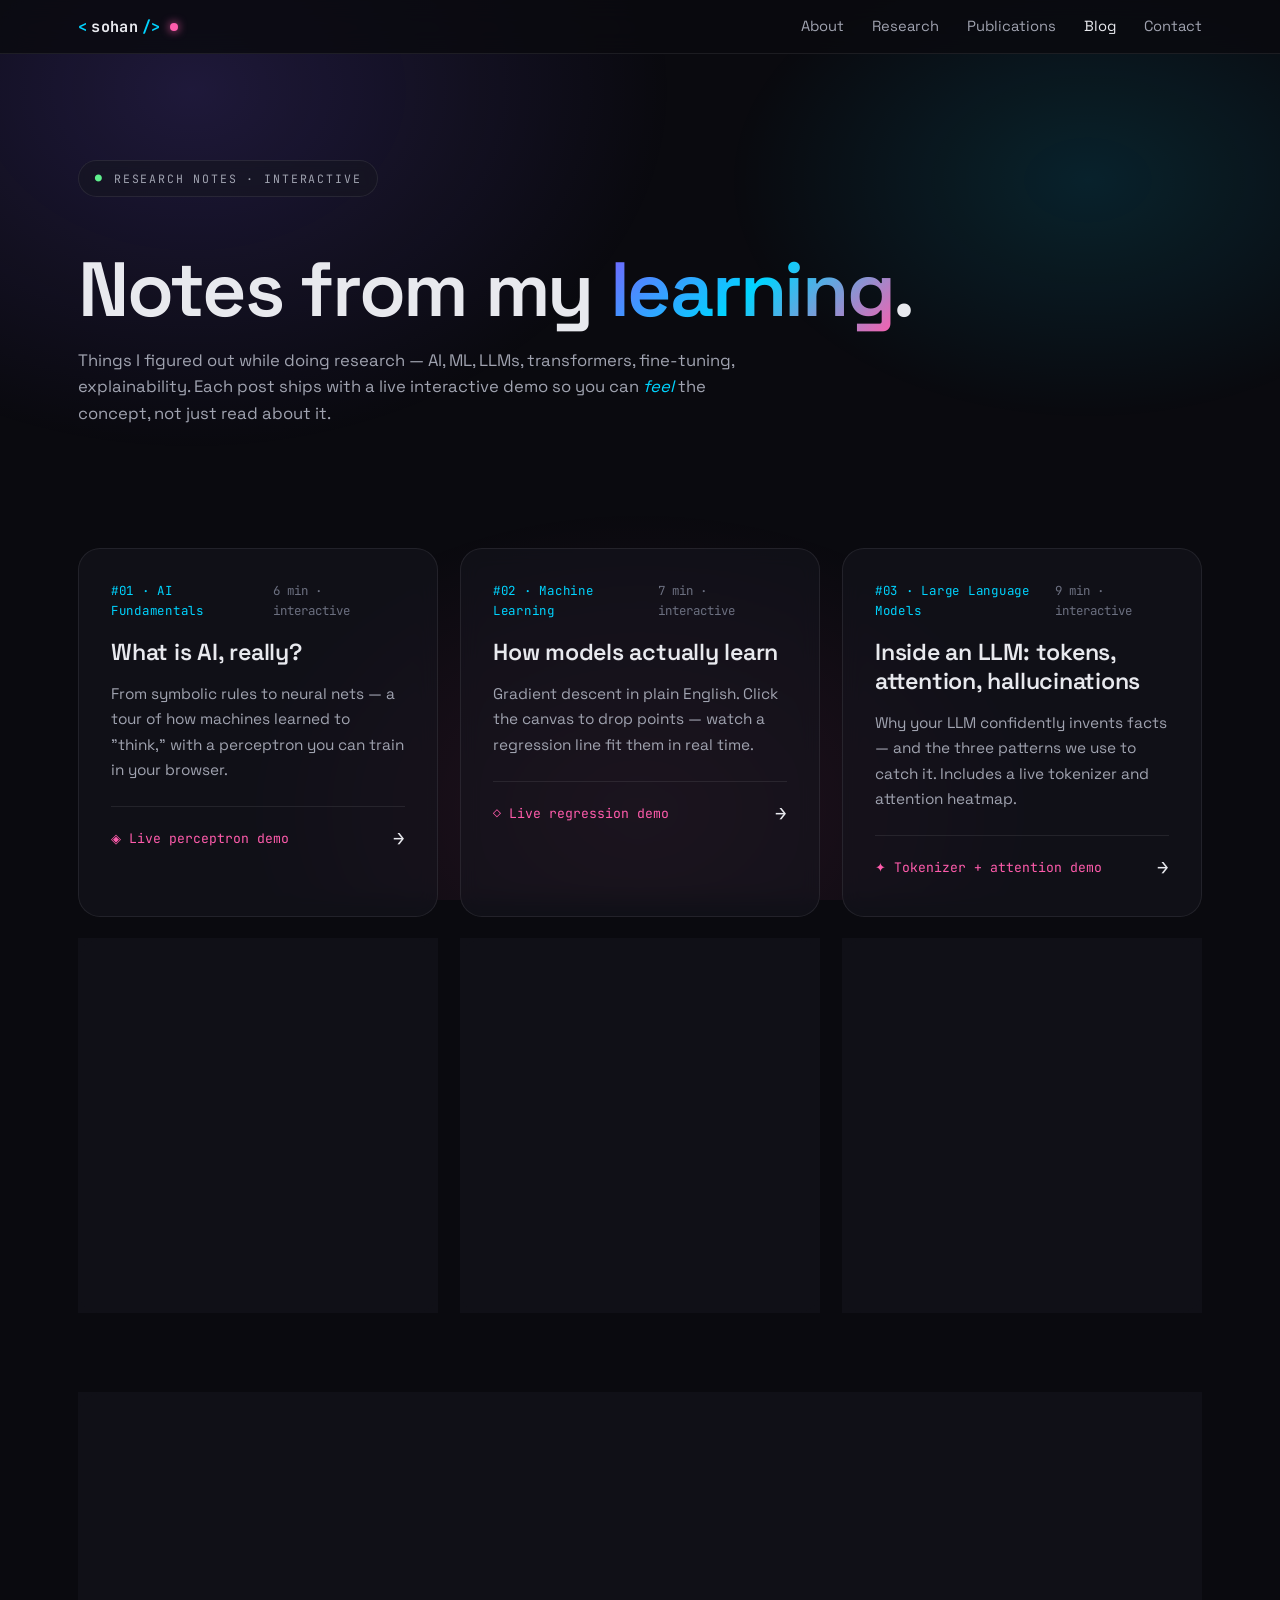
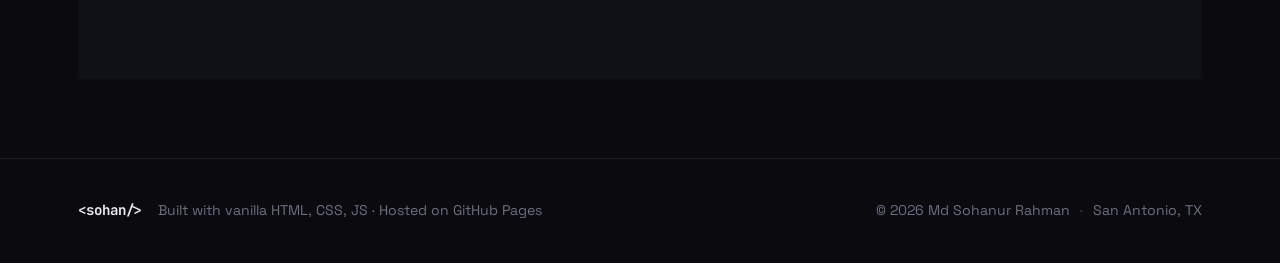
==== blog/index.html @ 0851b802 "Initial personal site: research, publications, interactive blog (AI/ML/LLM/XAI/Transformer/Fine-tuni" ====
<!DOCTYPE html>
<html lang="en">
<head>
<meta charset="UTF-8" />
<meta name="viewport" content="width=device-width, initial-scale=1.0" />
<meta name="description" content="Blog posts on AI, Machine Learning, Large Language Models, and Explainable AI by Md Sohanur Rahman." />
<title>Blog · Md Sohanur Rahman</title>
<link rel="preconnect" href="https://fonts.googleapis.com">
<link rel="preconnect" href="https://fonts.gstatic.com" crossorigin>
<link href="https://fonts.googleapis.com/css2?family=JetBrains+Mono:wght@400;500;700&family=Space+Grotesk:wght@300;400;500;600;700&display=swap" rel="stylesheet">
<link rel="stylesheet" href="../css/style.css" />
<link rel="stylesheet" href="css/blog.css" />
</head>
<body>

<canvas id="neural-bg"></canvas>

<nav class="nav scrolled">
  <div class="nav-inner">
    <a href="../index.html" class="logo">
      <span class="logo-bracket">&lt;</span>
      <span class="logo-name">sohan</span>
      <span class="logo-bracket">/&gt;</span>
      <span class="logo-dot"></span>
    </a>
    <ul class="nav-links">
      <li><a href="../index.html#about">About</a></li>
      <li><a href="../index.html#research">Research</a></li>
      <li><a href="../index.html#publications">Publications</a></li>
      <li><a href="index.html" style="color:var(--text)">Blog</a></li>
      <li><a href="../index.html#contact">Contact</a></li>
    </ul>
    <button class="nav-burger" aria-label="Toggle menu">
      <span></span><span></span><span></span>
    </button>
  </div>
</nav>

<header class="blog-hero">
  <div class="container">
    <div class="hero-tag"><span class="blink">●</span> RESEARCH NOTES · INTERACTIVE</div>
    <h1>Notes from my <span class="gradient-text">learning</span>.</h1>
    <p class="blog-hero-sub">
      Things I figured out while doing research — AI, ML, LLMs, transformers, fine-tuning,
      explainability. Each post ships with a live interactive demo so you can <em>feel</em> the
      concept, not just read about it.
    </p>
  </div>
</header>

<main class="container">

  <section class="post-grid">

    <a href="ai.html" class="post-card post-ai">
      <div class="post-meta">
        <span class="post-tag">#01 · AI Fundamentals</span>
        <span class="post-read">6 min · interactive</span>
      </div>
      <h2>What is AI, really?</h2>
      <p>From symbolic rules to neural nets — a tour of how machines learned to "think," with a perceptron you can train in your browser.</p>
      <div class="post-footer">
        <span class="post-demo">◈ Live perceptron demo</span>
        <span class="post-arrow">→</span>
      </div>
    </a>

    <a href="ml.html" class="post-card post-ml">
      <div class="post-meta">
        <span class="post-tag">#02 · Machine Learning</span>
        <span class="post-read">7 min · interactive</span>
      </div>
      <h2>How models actually learn</h2>
      <p>Gradient descent in plain English. Click the canvas to drop points — watch a regression line fit them in real time.</p>
      <div class="post-footer">
        <span class="post-demo">◇ Live regression demo</span>
        <span class="post-arrow">→</span>
      </div>
    </a>

    <a href="llm.html" class="post-card post-llm">
      <div class="post-meta">
        <span class="post-tag">#03 · Large Language Models</span>
        <span class="post-read">9 min · interactive</span>
      </div>
      <h2>Inside an LLM: tokens, attention, hallucinations</h2>
      <p>Why your LLM confidently invents facts — and the three patterns we use to catch it. Includes a live tokenizer and attention heatmap.</p>
      <div class="post-footer">
        <span class="post-demo">✦ Tokenizer + attention demo</span>
        <span class="post-arrow">→</span>
      </div>
    </a>

    <a href="xai.html" class="post-card post-xai">
      <div class="post-meta">
        <span class="post-tag">#04 · Explainable AI</span>
        <span class="post-read">8 min · interactive</span>
      </div>
      <h2>Opening the black box</h2>
      <p>Shapley values, LIME, attention — three ways to ask a model "why?" Includes a live feature-importance visualizer.</p>
      <div class="post-footer">
        <span class="post-demo">▣ Shapley values demo</span>
        <span class="post-arrow">→</span>
      </div>
    </a>

    <a href="transformer.html" class="post-card post-transformer">
      <div class="post-meta">
        <span class="post-tag">#05 · Transformer Deep-Dive</span>
        <span class="post-read">12 min · interactive</span>
      </div>
      <h2>How transformers actually work</h2>
      <p>Self-attention, multi-head, positional encoding, layer norm — and how all of it stacks into a full LLM. Plus a live attention-head visualizer.</p>
      <div class="post-footer">
        <span class="post-demo">⌬ Multi-head attention demo</span>
        <span class="post-arrow">→</span>
      </div>
    </a>

    <a href="finetuning.html" class="post-card post-ft">
      <div class="post-meta">
        <span class="post-tag">#06 · Fine-Tuning</span>
        <span class="post-read">10 min · interactive</span>
      </div>
      <h2>Fine-tuning LLMs efficiently</h2>
      <p>Full fine-tune vs LoRA vs QLoRA vs PEFT vs DPO — when to use which, what breaks, and how to not blow your GPU budget. Live parameter-count calculator.</p>
      <div class="post-footer">
        <span class="post-demo">◉ Memory + param calculator</span>
        <span class="post-arrow">→</span>
      </div>
    </a>

  </section>

  <section class="blog-cta">
    <h3>Something you'd like me to write about?</h3>
    <p>Drop me an email — I take requests.</p>
    <a href="mailto:mdsohanur.rahman@utsa.edu" class="btn btn-primary">Say hi →</a>
  </section>

</main>

<footer class="footer">
  <div class="container footer-inner">
    <div>
      <span class="footer-logo">&lt;sohan/&gt;</span>
      <p>Built with vanilla HTML, CSS, JS · Hosted on GitHub Pages</p>
    </div>
    <div class="footer-meta">
      <span>© <span id="year"></span> Md Sohanur Rahman</span>
      <span class="dot">·</span>
      <span>San Antonio, TX</span>
    </div>
  </div>
</footer>

<script src="../js/main.js"></script>
</body>
</html>
---- css/style.css ----
/* ==============================
   Md Sohanur Rahman — Personal Site
   Modern PhD / Research portfolio
   ============================== */

:root {
  --bg: #0a0a0f;
  --bg-2: #0f0f17;
  --surface: rgba(22, 22, 32, 0.55);
  --border: rgba(255, 255, 255, 0.08);
  --border-strong: rgba(255, 255, 255, 0.18);
  --text: #e8e9ee;
  --text-dim: #a0a3b0;
  --text-muted: #6c7080;

  --accent: #7c5cff;
  --accent-2: #00d4ff;
  --accent-3: #ff5cac;

  --grad: linear-gradient(135deg, #7c5cff 0%, #00d4ff 50%, #ff5cac 100%);
  --grad-soft: linear-gradient(135deg, rgba(124,92,255,0.14), rgba(0,212,255,0.10), rgba(255,92,172,0.12));

  --radius: 14px;
  --radius-lg: 22px;

  --font-sans: 'Space Grotesk', system-ui, -apple-system, Segoe UI, sans-serif;
  --font-mono: 'JetBrains Mono', ui-monospace, Consolas, monospace;
}

* { box-sizing: border-box; margin: 0; padding: 0; }

html { scroll-behavior: smooth; }

body {
  font-family: var(--font-sans);
  background: var(--bg);
  color: var(--text);
  line-height: 1.65;
  -webkit-font-smoothing: antialiased;
  overflow-x: hidden;
  position: relative;
}

body::before {
  content: "";
  position: fixed;
  inset: 0;
  background:
    radial-gradient(800px 600px at 15% 10%, rgba(124,92,255,0.18), transparent 60%),
    radial-gradient(600px 400px at 85% 20%, rgba(0,212,255,0.12), transparent 60%),
    radial-gradient(700px 500px at 50% 90%, rgba(255,92,172,0.10), transparent 60%);
  z-index: -2;
  pointer-events: none;
}

#neural-bg {
  position: fixed;
  inset: 0;
  z-index: -1;
  opacity: 0.45;
  pointer-events: none;
}

a { color: inherit; text-decoration: none; transition: color .2s ease; }
a:hover { color: var(--accent-2); }

img { max-width: 100%; display: block; }

.container { max-width: 1180px; margin: 0 auto; padding: 0 28px; }

.gradient-text {
  background: var(--grad);
  -webkit-background-clip: text;
  background-clip: text;
  -webkit-text-fill-color: transparent;
}

/* ==============================
   NAV
   ============================== */
.nav {
  position: fixed;
  top: 0; left: 0; right: 0;
  z-index: 100;
  padding: 14px 0;
  backdrop-filter: blur(12px);
  -webkit-backdrop-filter: blur(12px);
  background: rgba(10, 10, 15, 0.55);
  border-bottom: 1px solid transparent;
  transition: border-color .3s ease, background .3s ease;
}
.nav.scrolled {
  background: rgba(10, 10, 15, 0.82);
  border-bottom-color: var(--border);
}
.nav-inner {
  max-width: 1180px; margin: 0 auto; padding: 0 28px;
  display: flex; align-items: center; justify-content: space-between;
}
.logo {
  font-family: var(--font-mono);
  font-weight: 700;
  font-size: 0.95rem;
  letter-spacing: 0.02em;
  display: inline-flex; align-items: center; gap: 4px;
}
.logo-bracket { color: var(--accent-2); }
.logo-name { color: var(--text); }
.logo-dot {
  width: 8px; height: 8px; border-radius: 50%;
  background: var(--accent-3);
  margin-left: 6px;
  box-shadow: 0 0 10px var(--accent-3);
  animation: pulse 2s infinite ease-in-out;
}
@keyframes pulse { 0%,100%{opacity:1} 50%{opacity:.4} }

.nav-links {
  list-style: none;
  display: flex; gap: 28px;
  font-size: 0.92rem;
}
.nav-links a {
  color: var(--text-dim);
  position: relative;
  padding: 6px 0;
}
.nav-links a::after {
  content: "";
  position: absolute; bottom: 0; left: 0;
  width: 0; height: 2px;
  background: var(--grad);
  transition: width .3s ease;
}
.nav-links a:hover { color: var(--text); }
.nav-links a:hover::after { width: 100%; }

.nav-burger {
  display: none;
  background: transparent; border: 0;
  cursor: pointer;
  width: 36px; height: 36px;
  flex-direction: column; justify-content: center; gap: 5px;
  padding: 0 6px;
}
.nav-burger span {
  display: block; width: 24px; height: 2px;
  background: var(--text); border-radius: 2px;
  transition: transform .3s ease, opacity .3s ease;
}

/* ==============================
   HERO
   ============================== */
.hero {
  min-height: 100vh;
  position: relative;
  display: flex;
  align-items: center;
  padding: 120px 0 80px;
  overflow: hidden;
}

.hero-grid {
  position: absolute; inset: 0;
  background-image:
    linear-gradient(rgba(255,255,255,0.025) 1px, transparent 1px),
    linear-gradient(90deg, rgba(255,255,255,0.025) 1px, transparent 1px);
  background-size: 60px 60px;
  mask-image: radial-gradient(ellipse at center, rgba(0,0,0,0.8), transparent 70%);
  -webkit-mask-image: radial-gradient(ellipse at center, rgba(0,0,0,0.8), transparent 70%);
  pointer-events: none;
  z-index: -1;
}

.hero-content { position: relative; z-index: 2; }

.hero-tag {
  display: inline-flex; align-items: center; gap: 10px;
  font-family: var(--font-mono);
  font-size: 0.72rem;
  letter-spacing: 0.16em;
  text-transform: uppercase;
  color: var(--text-dim);
  padding: 8px 16px;
  border: 1px solid var(--border);
  border-radius: 999px;
  background: var(--surface);
  backdrop-filter: blur(6px);
  margin-bottom: 32px;
}
.blink {
  color: #5ff08d; font-size: 0.7rem;
  animation: blink 1.6s infinite;
}
@keyframes blink { 0%,100% {opacity:1} 50% {opacity:.3} }

.hero-title {
  font-size: clamp(2.2rem, 6vw, 5.2rem);
  font-weight: 700;
  line-height: 0.98;
  letter-spacing: -0.03em;
  margin-bottom: 24px;
}
.hero-title .line {
  display: block;
  overflow: hidden;
}

.hero-subtitle {
  font-family: var(--font-mono);
  font-size: clamp(1rem, 2vw, 1.25rem);
  color: var(--accent-2);
  margin-bottom: 24px;
  min-height: 1.8em;
}
.caret {
  color: var(--accent-3);
  animation: caret 1.1s step-end infinite;
  margin-left: 2px;
}
@keyframes caret { 50% { opacity: 0; } }

.hero-desc {
  font-size: clamp(1rem, 1.3vw, 1.15rem);
  color: var(--text-dim);
  max-width: 660px;
  margin-bottom: 20px;
}
.hero-desc strong { color: var(--text); font-weight: 600; }

.hero-meta {
  display: flex; flex-wrap: wrap;
  gap: 10px 14px;
  font-family: var(--font-mono);
  font-size: 0.82rem;
  color: var(--text-muted);
  margin-bottom: 36px;
}
.hero-meta .dot { opacity: 0.5; }

.hero-cta {
  display: flex; flex-wrap: wrap; gap: 14px;
  margin-bottom: 28px;
}

.btn {
  display: inline-flex; align-items: center;
  padding: 13px 26px;
  border-radius: 999px;
  font-weight: 500;
  font-size: 0.93rem;
  border: 1px solid var(--border-strong);
  cursor: pointer;
  transition: all .25s ease;
  position: relative;
  overflow: hidden;
}
.btn-primary {
  background: var(--grad);
  border-color: transparent;
  color: #0a0a0f;
  font-weight: 600;
  box-shadow: 0 6px 24px rgba(124,92,255,0.35);
}
.btn-primary:hover {
  transform: translateY(-2px);
  box-shadow: 0 12px 34px rgba(124,92,255,0.5);
  color: #0a0a0f;
}
.btn-ghost {
  background: transparent;
  color: var(--text);
}
.btn-ghost:hover {
  border-color: var(--accent-2);
  background: rgba(0,212,255,0.08);
  color: var(--accent-2);
}

.hero-socials {
  display: flex; flex-wrap: wrap; gap: 24px;
  font-family: var(--font-mono);
  font-size: 0.85rem;
  color: var(--text-dim);
}
.hero-socials a:hover { color: var(--accent-2); }

.scroll-hint {
  position: absolute;
  bottom: 30px; left: 50%;
  transform: translateX(-50%);
  font-family: var(--font-mono);
  font-size: 0.68rem;
  letter-spacing: 0.3em;
  text-transform: uppercase;
  color: var(--text-muted);
  display: flex; flex-direction: column; align-items: center; gap: 10px;
}
.scroll-line {
  width: 1px; height: 40px;
  background: linear-gradient(to bottom, var(--accent-2), transparent);
  animation: scrollDown 2s infinite;
}
@keyframes scrollDown {
  0% { transform: scaleY(0); transform-origin: top; }
  50% { transform: scaleY(1); transform-origin: top; }
  51% { transform-origin: bottom; }
  100% { transform: scaleY(0); transform-origin: bottom; }
}

/* ==============================
   SECTIONS
   ============================== */
.section {
  padding: 110px 0;
  position: relative;
}
.section-head {
  display: flex; align-items: center; gap: 18px;
  margin-bottom: 56px;
}
.section-num {
  font-family: var(--font-mono);
  color: var(--accent-2);
  font-size: 0.85rem;
  letter-spacing: 0.12em;
}
.section-head h2 {
  font-size: clamp(1.8rem, 3.8vw, 2.8rem);
  font-weight: 600;
  letter-spacing: -0.02em;
}
.section-line {
  flex: 1; height: 1px;
  background: linear-gradient(to right, var(--border-strong), transparent);
  max-width: 300px;
}

.reveal {
  opacity: 0;
  transform: translateY(40px);
  transition: opacity .8s ease, transform .8s ease;
}
.reveal.visible {
  opacity: 1;
  transform: translateY(0);
}

/* ABOUT */
.about-grid {
  display: grid;
  grid-template-columns: 1.3fr 1fr;
  gap: 56px;
  margin-bottom: 64px;
}
.about-text .lead {
  font-size: 1.2rem;
  color: var(--text);
  margin-bottom: 22px;
  line-height: 1.55;
}
.about-text p {
  color: var(--text-dim);
  margin-bottom: 18px;
}
.about-text strong { color: var(--text); font-weight: 600; }
.about-text em { color: var(--accent-2); font-style: italic; }

.about-sidebar {
  display: grid;
  grid-template-columns: 1fr 1fr;
  gap: 16px;
  align-self: start;
}
.fact-card {
  background: var(--surface);
  border: 1px solid var(--border);
  border-radius: var(--radius);
  padding: 22px 18px;
  backdrop-filter: blur(10px);
  transition: transform .3s ease, border-color .3s ease;
}
.fact-card:hover {
  transform: translateY(-4px);
  border-color: var(--accent);
}
.fact-num {
  font-family: var(--font-mono);
  font-size: 2rem;
  font-weight: 700;
  background: var(--grad);
  -webkit-background-clip: text;
  background-clip: text;
  -webkit-text-fill-color: transparent;
  margin-bottom: 6px;
}
.fact-label {
  font-size: 0.82rem;
  color: var(--text-dim);
  line-height: 1.4;
}

.mini-head {
  font-size: 0.82rem;
  font-family: var(--font-mono);
  letter-spacing: 0.16em;
  text-transform: uppercase;
  color: var(--text-muted);
  margin-bottom: 18px;
}

.chip-row { display: flex; flex-wrap: wrap; gap: 10px; }
.chip {
  padding: 8px 16px;
  border-radius: 999px;
  background: var(--surface);
  border: 1px solid var(--border);
  font-size: 0.86rem;
  color: var(--text-dim);
  transition: all .25s ease;
  cursor: default;
}
.chip:hover {
  color: var(--text);
  border-color: var(--accent);
  background: rgba(124,92,255,0.12);
  transform: translateY(-2px);
}

/* RESEARCH */
.research-grid {
  display: grid;
  grid-template-columns: repeat(auto-fit, minmax(320px, 1fr));
  gap: 22px;
}
.research-card {
  background: var(--surface);
  border: 1px solid var(--border);
  border-radius: var(--radius-lg);
  padding: 28px;
  backdrop-filter: blur(10px);
  position: relative;
  transition: transform .3s ease, border-color .3s ease, box-shadow .3s ease;
  overflow: hidden;
}
.research-card::before {
  content: "";
  position: absolute; top: 0; left: 0; right: 0;
  height: 2px;
  background: var(--grad);
  opacity: 0;
  transition: opacity .3s ease;
}
.research-card:hover {
  transform: translateY(-6px);
  border-color: var(--border-strong);
  box-shadow: 0 20px 40px rgba(0,0,0,0.4);
}
.research-card:hover::before { opacity: 1; }

.research-tag {
  display: inline-block;
  font-family: var(--font-mono);
  font-size: 0.7rem;
  letter-spacing: 0.12em;
  color: var(--accent-2);
  margin-bottom: 14px;
  padding: 4px 10px;
  background: rgba(0,212,255,0.08);
  border-radius: 4px;
}
.research-card h3 {
  font-size: 1.2rem;
  font-weight: 600;
  line-height: 1.35;
  margin-bottom: 10px;
  letter-spacing: -0.01em;
}
.venue {
  font-family: var(--font-mono);
  font-size: 0.82rem;
  color: var(--accent-3);
  margin-bottom: 14px;
}
.research-card p:not(.venue) {
  color: var(--text-dim);
  font-size: 0.95rem;
  margin-bottom: 18px;
}
.research-stack {
  display: flex; flex-wrap: wrap; gap: 6px;
  margin-top: 16px;
}
.research-stack span {
  font-family: var(--font-mono);
  font-size: 0.72rem;
  padding: 3px 10px;
  background: rgba(255,255,255,0.04);
  border: 1px solid var(--border);
  border-radius: 4px;
  color: var(--text-muted);
}

/* PUBLICATIONS */
.pub-list { display: flex; flex-direction: column; gap: 2px; }
.pub {
  display: grid;
  grid-template-columns: 90px 1fr;
  gap: 28px;
  padding: 26px 0;
  border-top: 1px solid var(--border);
  transition: padding-left .3s ease;
}
.pub:last-child { border-bottom: 1px solid var(--border); }
.pub:hover { padding-left: 16px; }
.pub-year {
  font-family: var(--font-mono);
  color: var(--accent-2);
  font-weight: 600;
  font-size: 0.95rem;
}
.pub-body h4 {
  font-size: 1.1rem;
  font-weight: 600;
  margin-bottom: 6px;
  letter-spacing: -0.01em;
}
.pub-authors { color: var(--text-dim); font-size: 0.9rem; margin-bottom: 4px; }
.pub-venue {
  font-family: var(--font-mono);
  font-size: 0.82rem;
  color: var(--text-muted);
}
.pub-venue em { color: var(--accent-3); font-style: normal; }
.pub-badge {
  display: inline-block;
  font-size: 0.7rem; letter-spacing: 0.08em;
  padding: 2px 10px;
  background: rgba(95,240,141,0.14);
  color: #5ff08d;
  border-radius: 4px;
  margin-left: 6px;
}
.pub-badge.alt {
  background: rgba(255,92,172,0.14);
  color: var(--accent-3);
}
.pub-link {
  display: inline-block;
  margin-left: 10px;
  padding: 2px 10px;
  font-size: 0.75rem;
  letter-spacing: 0.05em;
  background: rgba(0,212,255,0.1);
  color: var(--accent-2);
  border: 1px solid rgba(0,212,255,0.3);
  border-radius: 4px;
  transition: all .2s ease;
}
.pub-link:hover {
  background: rgba(0,212,255,0.2);
  color: var(--accent-2);
  transform: translateY(-1px);
}
.pub-link.yt {
  background: rgba(255,92,172,0.1);
  color: var(--accent-3);
  border-color: rgba(255,92,172,0.3);
}
.pub-link.yt:hover {
  background: rgba(255,92,172,0.2);
  color: var(--accent-3);
}

/* EXPERIENCE TIMELINE */
.timeline {
  position: relative;
  padding-left: 36px;
}
.timeline::before {
  content: "";
  position: absolute;
  left: 8px; top: 8px; bottom: 8px;
  width: 2px;
  background: linear-gradient(to bottom, var(--accent), var(--accent-2), var(--accent-3), transparent);
  opacity: 0.5;
}
.tl-item {
  position: relative;
  padding-bottom: 48px;
}
.tl-item:last-child { padding-bottom: 0; }
.tl-dot {
  position: absolute;
  left: -32px; top: 8px;
  width: 18px; height: 18px;
  border-radius: 50%;
  background: var(--bg);
  border: 3px solid var(--accent);
  box-shadow: 0 0 0 4px rgba(124,92,255,0.15);
}
.tl-date {
  font-family: var(--font-mono);
  font-size: 0.82rem;
  color: var(--accent-2);
  margin-bottom: 6px;
}
.tl-content h3 {
  font-size: 1.2rem;
  font-weight: 600;
  letter-spacing: -0.01em;
}
.tl-org {
  font-size: 0.95rem;
  color: var(--text-dim);
  margin: 6px 0 14px;
}
.tl-content ul {
  list-style: none;
  padding-left: 0;
}
.tl-content ul li {
  position: relative;
  padding-left: 20px;
  margin-bottom: 8px;
  color: var(--text-dim);
  font-size: 0.95rem;
}
.tl-content ul li::before {
  content: "▸";
  position: absolute; left: 0; top: 0;
  color: var(--accent-2);
}

/* SKILLS */
.skills-grid {
  display: grid;
  grid-template-columns: repeat(auto-fit, minmax(260px, 1fr));
  gap: 20px;
}
.skill-card {
  background: var(--surface);
  border: 1px solid var(--border);
  border-radius: var(--radius-lg);
  padding: 28px;
  backdrop-filter: blur(10px);
  transition: all .3s ease;
  position: relative;
  overflow: hidden;
}
.skill-card::after {
  content: "";
  position: absolute;
  inset: 0;
  background: var(--grad-soft);
  opacity: 0;
  transition: opacity .3s ease;
  pointer-events: none;
}
.skill-card:hover {
  transform: translateY(-6px);
  border-color: var(--border-strong);
}
.skill-card:hover::after { opacity: 1; }
.skill-card > * { position: relative; z-index: 1; }
.skill-icon {
  font-size: 1.8rem;
  margin-bottom: 16px;
  background: var(--grad);
  -webkit-background-clip: text;
  background-clip: text;
  -webkit-text-fill-color: transparent;
  width: 48px; height: 48px;
  display: flex; align-items: center; justify-content: center;
  border: 1px solid var(--border);
  border-radius: 12px;
}
.skill-card h3 {
  font-size: 1.1rem;
  font-weight: 600;
  margin-bottom: 14px;
}
.skill-chips {
  display: flex; flex-wrap: wrap; gap: 6px;
}
.skill-chips span {
  font-family: var(--font-mono);
  font-size: 0.78rem;
  padding: 4px 10px;
  background: rgba(255,255,255,0.03);
  border: 1px solid var(--border);
  border-radius: 6px;
  color: var(--text-dim);
}

/* AWARDS */
.awards-grid {
  display: grid;
  grid-template-columns: repeat(auto-fit, minmax(320px, 1fr));
  gap: 14px;
}
.award {
  display: grid;
  grid-template-columns: 70px 1fr;
  gap: 18px;
  align-items: center;
  padding: 18px 22px;
  background: var(--surface);
  border: 1px solid var(--border);
  border-radius: var(--radius);
  transition: all .25s ease;
}
.award:hover {
  border-color: var(--accent);
  transform: translateX(4px);
}
.award-year {
  font-family: var(--font-mono);
  font-weight: 700;
  font-size: 1.1rem;
  color: var(--accent-3);
}
.award p { font-size: 0.92rem; color: var(--text-dim); line-height: 1.45; }
.award p strong { color: var(--text); font-weight: 600; }

/* MENTORING */
.mentor-grid {
  display: grid;
  grid-template-columns: repeat(auto-fit, minmax(260px, 1fr));
  gap: 18px;
}
.mentor-card {
  background: var(--surface);
  border: 1px solid var(--border);
  border-left: 3px solid var(--accent-2);
  border-radius: 10px;
  padding: 22px 24px;
  transition: all .25s ease;
}
.mentor-card:hover {
  border-left-color: var(--accent-3);
  transform: translateY(-3px);
}
.mentor-date {
  font-family: var(--font-mono);
  font-size: 0.78rem;
  color: var(--text-muted);
  margin-bottom: 6px;
}
.mentor-card h4 {
  font-size: 1rem;
  font-weight: 600;
  margin-bottom: 6px;
}
.mentor-card p { color: var(--text-dim); font-size: 0.88rem; }

/* CONTACT */
.contact-wrap {
  display: grid;
  grid-template-columns: 1fr 1.2fr;
  gap: 56px;
  align-items: start;
}
.contact-lead h3 {
  font-size: clamp(1.8rem, 3vw, 2.4rem);
  font-weight: 600;
  line-height: 1.2;
  letter-spacing: -0.02em;
  margin-bottom: 18px;
}
.contact-lead p {
  color: var(--text-dim);
  font-size: 1.02rem;
  max-width: 420px;
}
.contact-cards {
  display: grid;
  grid-template-columns: 1fr 1fr;
  gap: 14px;
}
.contact-card {
  display: block;
  padding: 22px 24px;
  background: var(--surface);
  border: 1px solid var(--border);
  border-radius: var(--radius);
  transition: all .25s ease;
}
.contact-card:hover {
  border-color: var(--accent-2);
  background: rgba(0,212,255,0.05);
  transform: translateY(-3px);
  color: inherit;
}
.cc-label {
  font-family: var(--font-mono);
  font-size: 0.72rem;
  text-transform: uppercase;
  letter-spacing: 0.12em;
  color: var(--text-muted);
  margin-bottom: 6px;
}
.cc-value {
  font-weight: 500;
  font-size: 0.95rem;
  color: var(--text);
  word-break: break-word;
}

/* FOOTER */
.footer {
  padding: 40px 0;
  border-top: 1px solid var(--border);
  font-size: 0.88rem;
  color: var(--text-muted);
}
.footer-inner {
  display: flex; justify-content: space-between; align-items: center; gap: 20px; flex-wrap: wrap;
}
.footer-logo {
  font-family: var(--font-mono);
  font-weight: 700;
  color: var(--text);
  margin-right: 12px;
}
.footer p { display: inline; color: var(--text-muted); }
.footer-meta { display: flex; gap: 10px; align-items: center; }
.footer-meta .dot { opacity: 0.5; }

/* ==============================
   RESPONSIVE
   ============================== */
@media (max-width: 860px) {
  .nav-links {
    display: none;
    position: absolute;
    top: 64px; left: 0; right: 0;
    flex-direction: column;
    gap: 0;
    padding: 12px 28px;
    background: rgba(10, 10, 15, 0.95);
    border-top: 1px solid var(--border);
    border-bottom: 1px solid var(--border);
    backdrop-filter: blur(10px);
  }
  .nav-links.open { display: flex; }
  .nav-links li { padding: 12px 0; border-bottom: 1px solid var(--border); }
  .nav-links li:last-child { border-bottom: 0; }
  .nav-burger { display: flex; }
  .nav-burger.active span:nth-child(1) { transform: translateY(7px) rotate(45deg); }
  .nav-burger.active span:nth-child(2) { opacity: 0; }
  .nav-burger.active span:nth-child(3) { transform: translateY(-7px) rotate(-45deg); }

  .about-grid { grid-template-columns: 1fr; gap: 40px; }
  .about-sidebar { grid-template-columns: 1fr 1fr; }
  .contact-wrap { grid-template-columns: 1fr; gap: 36px; }
  .contact-cards { grid-template-columns: 1fr; }
  .pub { grid-template-columns: 70px 1fr; gap: 16px; }
  .section { padding: 80px 0; }
  .hero { padding: 100px 0 60px; }
  .section-line { display: none; }
}

@media (max-width: 480px) {
  .hero-cta { flex-direction: column; align-items: stretch; }
  .btn { justify-content: center; }
  .about-sidebar { grid-template-columns: 1fr; }
  .award { grid-template-columns: 60px 1fr; padding: 16px 18px; }
  .container, .nav-inner { padding: 0 18px; }
}

/* Selection */
::selection { background: rgba(124,92,255,0.4); color: #fff; }

/* Scrollbar */
::-webkit-scrollbar { width: 10px; }
::-webkit-scrollbar-track { background: var(--bg); }
::-webkit-scrollbar-thumb {
  background: rgba(124,92,255,0.3);
  border-radius: 10px;
}
::-webkit-scrollbar-thumb:hover { background: var(--accent); }
---- blog/css/blog.css ----
/* ==========================
   Blog styles (extends style.css)
   ========================== */

.blog-hero {
  padding: 160px 0 60px;
  position: relative;
}
.blog-hero h1 {
  font-size: clamp(2.2rem, 6vw, 4.8rem);
  font-weight: 600;
  line-height: 1;
  letter-spacing: -0.03em;
  margin: 22px 0 20px;
}
.blog-hero-sub {
  font-size: clamp(1rem, 1.3vw, 1.15rem);
  color: var(--text-dim);
  max-width: 680px;
  line-height: 1.6;
}
.blog-hero-sub em { color: var(--accent-2); font-style: italic; }

/* Post grid on blog index */
.post-grid {
  display: grid;
  grid-template-columns: repeat(auto-fit, minmax(340px, 1fr));
  gap: 22px;
  margin: 60px 0 80px;
}

.post-card {
  display: block;
  padding: 32px;
  background: var(--surface);
  border: 1px solid var(--border);
  border-radius: var(--radius-lg);
  backdrop-filter: blur(10px);
  position: relative;
  overflow: hidden;
  transition: all .3s ease;
  color: inherit;
}
.post-card::before {
  content: "";
  position: absolute; inset: 0;
  background: var(--grad-soft);
  opacity: 0;
  transition: opacity .3s ease;
  z-index: -1;
}
.post-card::after {
  content: "";
  position: absolute;
  top: 0; left: 0; right: 0;
  height: 3px;
  background: var(--grad);
  transform: scaleX(0);
  transform-origin: left;
  transition: transform .4s ease;
}
.post-card:hover {
  transform: translateY(-8px);
  border-color: var(--border-strong);
  box-shadow: 0 24px 50px rgba(0,0,0,0.5);
  color: inherit;
}
.post-card:hover::before { opacity: 1; }
.post-card:hover::after { transform: scaleX(1); }

.post-ai::after     { background: linear-gradient(90deg, #7c5cff, #a78bfa); }
.post-ml::after     { background: linear-gradient(90deg, #00d4ff, #5ff08d); }
.post-llm::after    { background: linear-gradient(90deg, #ff5cac, #ffa84d); }
.post-xai::after    { background: linear-gradient(90deg, #a78bfa, #00d4ff); }
.post-transformer::after { background: linear-gradient(90deg, #ffa84d, #ff5cac); }
.post-ft::after     { background: linear-gradient(90deg, #5ff08d, #00d4ff); }

.post-meta {
  display: flex; justify-content: space-between; align-items: center;
  margin-bottom: 16px;
  font-family: var(--font-mono);
  font-size: 0.78rem;
}
.post-tag { color: var(--accent-2); letter-spacing: 0.06em; }
.post-read { color: var(--text-muted); }

.post-card h2 {
  font-size: 1.45rem;
  font-weight: 600;
  line-height: 1.25;
  letter-spacing: -0.01em;
  margin-bottom: 14px;
}
.post-card p { color: var(--text-dim); font-size: 0.96rem; margin-bottom: 24px; }

.post-footer {
  display: flex; justify-content: space-between; align-items: center;
  padding-top: 16px;
  border-top: 1px solid var(--border);
  font-family: var(--font-mono);
  font-size: 0.82rem;
}
.post-demo { color: var(--accent-3); }
.post-arrow {
  font-size: 1.2rem;
  color: var(--text);
  transition: transform .3s ease;
}
.post-card:hover .post-arrow { transform: translateX(6px); }

.blog-cta {
  text-align: center;
  padding: 60px 20px;
  border: 1px solid var(--border);
  border-radius: var(--radius-lg);
  background: var(--surface);
  backdrop-filter: blur(10px);
  margin-bottom: 80px;
}
.blog-cta h3 {
  font-size: clamp(1.4rem, 2.4vw, 2rem);
  font-weight: 600;
  margin-bottom: 10px;
  letter-spacing: -0.01em;
}
.blog-cta p {
  color: var(--text-dim);
  margin-bottom: 24px;
}

/* ==========================
   Single post article
   ========================== */
.post {
  padding: 140px 0 80px;
  max-width: 780px;
  margin: 0 auto;
}
.post-header {
  margin-bottom: 50px;
}
.post-breadcrumb {
  font-family: var(--font-mono);
  font-size: 0.78rem;
  color: var(--text-muted);
  margin-bottom: 20px;
}
.post-breadcrumb a { color: var(--accent-2); }
.post-breadcrumb a:hover { color: var(--accent-3); }

.post-header .post-tag {
  display: inline-block;
  padding: 5px 12px;
  background: rgba(0,212,255,0.1);
  border: 1px solid rgba(0,212,255,0.2);
  border-radius: 4px;
  margin-bottom: 18px;
}

.post h1 {
  font-size: clamp(1.9rem, 5vw, 3.4rem);
  font-weight: 600;
  line-height: 1.1;
  letter-spacing: -0.025em;
  margin-bottom: 20px;
}
.post-lead {
  font-size: 1.2rem;
  color: var(--text-dim);
  line-height: 1.55;
  padding-bottom: 26px;
  border-bottom: 1px solid var(--border);
}

.post-body {
  font-size: 1.05rem;
  color: var(--text-dim);
  line-height: 1.75;
}
.post-body h2 {
  font-size: clamp(1.4rem, 2.5vw, 1.9rem);
  font-weight: 600;
  color: var(--text);
  margin: 50px 0 16px;
  letter-spacing: -0.01em;
}
.post-body h3 {
  font-size: 1.2rem;
  font-weight: 600;
  color: var(--text);
  margin: 32px 0 12px;
}
.post-body p { margin-bottom: 18px; }
.post-body strong { color: var(--text); font-weight: 600; }
.post-body em { color: var(--accent-2); font-style: italic; }
.post-body a {
  color: var(--accent-2);
  border-bottom: 1px solid rgba(0,212,255,0.3);
  transition: border-color .2s ease;
}
.post-body a:hover { border-color: var(--accent-2); }
.post-body ul, .post-body ol {
  padding-left: 22px;
  margin-bottom: 20px;
}
.post-body li { margin-bottom: 8px; }
.post-body code {
  font-family: var(--font-mono);
  font-size: 0.88em;
  padding: 2px 8px;
  background: rgba(255,255,255,0.06);
  border: 1px solid var(--border);
  border-radius: 4px;
  color: var(--accent-3);
}
.post-body pre {
  background: #0a0a12;
  border: 1px solid var(--border);
  border-radius: 10px;
  padding: 20px 22px;
  overflow-x: auto;
  margin: 22px 0;
  font-family: var(--font-mono);
  font-size: 0.88rem;
  line-height: 1.55;
}
.post-body pre code {
  background: transparent;
  border: 0;
  padding: 0;
  color: #e0e3ec;
}
.post-body blockquote {
  border-left: 3px solid var(--accent);
  padding: 8px 20px;
  margin: 24px 0;
  background: rgba(124,92,255,0.05);
  color: var(--text);
  font-style: italic;
  border-radius: 0 8px 8px 0;
}

/* ==========================
   Interactive widget containers
   ========================== */
.widget {
  margin: 40px 0;
  padding: 26px;
  background: var(--surface);
  border: 1px solid var(--border);
  border-radius: var(--radius-lg);
  backdrop-filter: blur(10px);
}
.widget-head {
  display: flex; justify-content: space-between; align-items: center; flex-wrap: wrap; gap: 10px;
  margin-bottom: 18px;
  padding-bottom: 14px;
  border-bottom: 1px solid var(--border);
}
.widget-title {
  font-family: var(--font-mono);
  font-size: 0.82rem;
  letter-spacing: 0.12em;
  color: var(--accent-2);
  text-transform: uppercase;
}
.widget-note {
  font-family: var(--font-mono);
  font-size: 0.74rem;
  color: var(--text-muted);
}
.widget-canvas {
  width: 100%;
  background: #07070d;
  border-radius: 10px;
  border: 1px solid var(--border);
  display: block;
  cursor: crosshair;
}
.widget-controls {
  display: flex; flex-wrap: wrap; gap: 14px;
  margin-top: 18px;
}
.widget-controls label {
  display: flex; flex-direction: column; gap: 4px;
  font-family: var(--font-mono);
  font-size: 0.78rem;
  color: var(--text-dim);
  min-width: 130px;
}
.widget-controls input[type="range"] {
  width: 100%;
  accent-color: var(--accent);
}
.widget-controls input[type="text"],
.widget-controls textarea {
  padding: 10px 12px;
  background: rgba(255,255,255,0.03);
  border: 1px solid var(--border);
  border-radius: 8px;
  color: var(--text);
  font-family: var(--font-mono);
  font-size: 0.9rem;
  outline: none;
  transition: border-color .2s ease;
}
.widget-controls input[type="text"]:focus,
.widget-controls textarea:focus {
  border-color: var(--accent-2);
}
.widget-controls select {
  padding: 10px 12px;
  background: rgba(255,255,255,0.03);
  border: 1px solid var(--border);
  border-radius: 8px;
  color: var(--text);
  font-family: var(--font-mono);
  font-size: 0.9rem;
  outline: none;
  cursor: pointer;
}
.widget-controls select:focus {
  border-color: var(--accent-2);
}

.calc-grid {
  display: grid;
  grid-template-columns: repeat(auto-fit, minmax(150px, 1fr));
  gap: 14px;
  margin-top: 20px;
}
.calc-cell {
  padding: 18px 16px;
  background: #07070d;
  border: 1px solid var(--border);
  border-radius: 10px;
  text-align: center;
}
.calc-cell .cc-lbl {
  font-family: var(--font-mono);
  font-size: 0.72rem;
  letter-spacing: 0.12em;
  color: var(--text-muted);
  text-transform: uppercase;
  margin-bottom: 8px;
}
.calc-cell .cc-val {
  font-family: var(--font-mono);
  font-size: 1.5rem;
  font-weight: 700;
  color: var(--text);
}
.widget-btn {
  padding: 10px 18px;
  border-radius: 8px;
  font-family: var(--font-mono);
  font-size: 0.82rem;
  font-weight: 500;
  border: 1px solid var(--border-strong);
  background: transparent;
  color: var(--text);
  cursor: pointer;
  transition: all .2s ease;
}
.widget-btn:hover {
  border-color: var(--accent-2);
  background: rgba(0,212,255,0.08);
  color: var(--accent-2);
}
.widget-btn.primary {
  background: var(--grad);
  color: #0a0a0f;
  border: 0;
  font-weight: 600;
}

/* Token display */
.tokens {
  display: flex; flex-wrap: wrap; gap: 6px;
  margin-top: 16px;
  padding: 16px;
  background: #07070d;
  border-radius: 10px;
  border: 1px solid var(--border);
  min-height: 60px;
}
.token {
  padding: 6px 10px;
  font-family: var(--font-mono);
  font-size: 0.82rem;
  color: #0a0a0f;
  border-radius: 5px;
  font-weight: 600;
}

/* Bars chart */
.bar-chart {
  display: flex; flex-direction: column; gap: 10px;
  margin-top: 10px;
}
.bar-row {
  display: grid;
  grid-template-columns: 120px 1fr 60px;
  align-items: center;
  gap: 12px;
  font-family: var(--font-mono);
  font-size: 0.84rem;
}
.bar-label { color: var(--text-dim); }
.bar-track {
  height: 22px;
  background: rgba(255,255,255,0.04);
  border-radius: 4px;
  overflow: hidden;
  position: relative;
}
.bar-fill {
  height: 100%;
  background: var(--grad);
  border-radius: 4px;
  transition: width .5s cubic-bezier(.2,.9,.3,1.2);
}
.bar-fill.neg {
  background: linear-gradient(90deg, #ff5cac, #ff8a5c);
}
.bar-value {
  text-align: right;
  color: var(--text);
  font-weight: 600;
}

/* Post nav bottom */
.post-nav {
  margin-top: 70px;
  padding-top: 30px;
  border-top: 1px solid var(--border);
  display: flex; justify-content: space-between; flex-wrap: wrap; gap: 16px;
}
.post-nav a {
  display: inline-flex; flex-direction: column;
  padding: 16px 22px;
  background: var(--surface);
  border: 1px solid var(--border);
  border-radius: var(--radius);
  font-family: var(--font-mono);
  font-size: 0.86rem;
  transition: all .25s ease;
  max-width: 48%;
}
.post-nav a:hover {
  border-color: var(--accent-2);
  transform: translateY(-3px);
}
.post-nav .pn-label {
  font-size: 0.72rem;
  color: var(--text-muted);
  letter-spacing: 0.1em;
  margin-bottom: 4px;
}
.post-nav .pn-title { color: var(--text); font-weight: 500; }

@media (max-width: 640px) {
  .post { padding: 120px 0 60px; }
  .widget { padding: 18px; }
  .bar-row { grid-template-columns: 100px 1fr 50px; font-size: 0.76rem; }
  .post-grid { grid-template-columns: 1fr; }
  .post-nav a { max-width: 100%; }
}
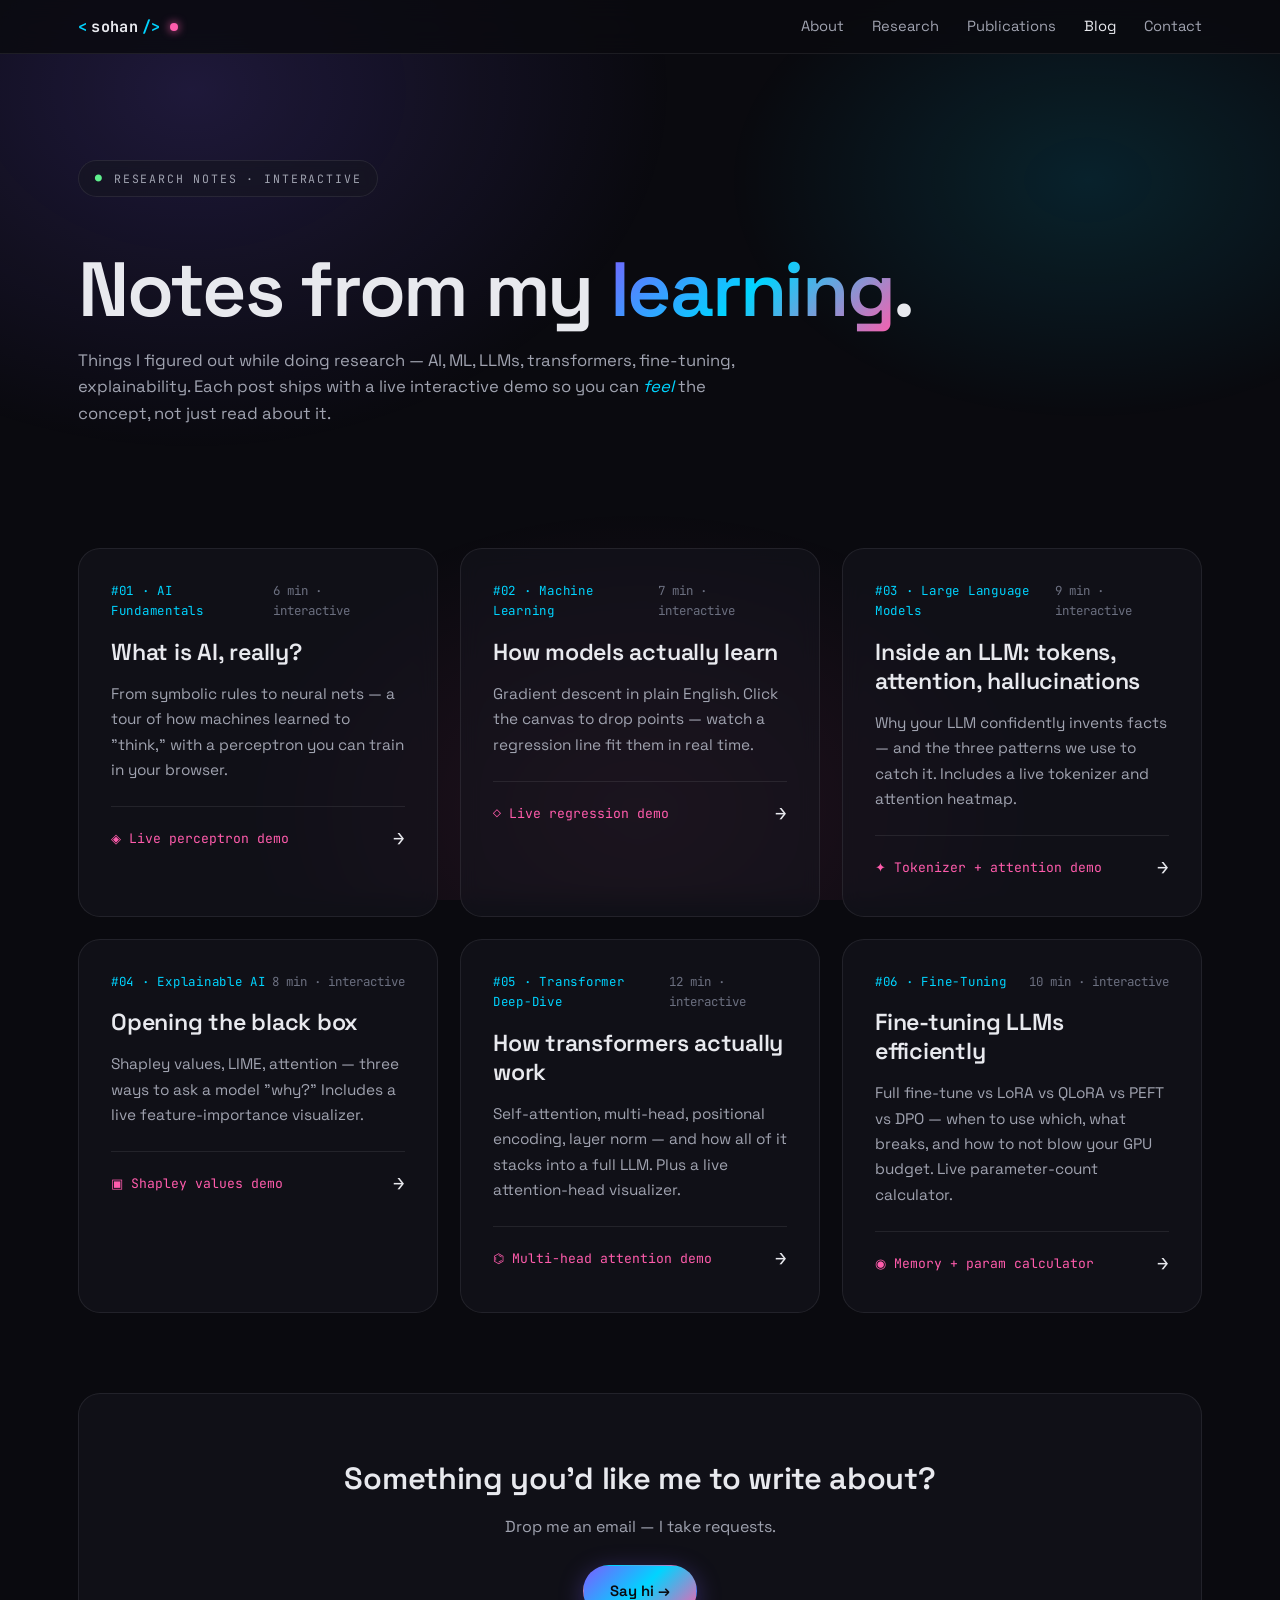
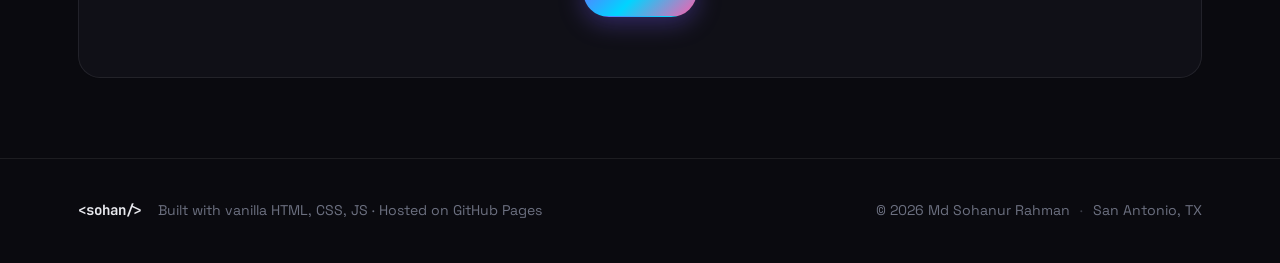
==== commit c8451bce: "SEO: meta tags, OpenGraph, JSON-LD Person schema, sitemap, robots.txt, canonical URLs" ====
--- a/blog/index.html
+++ b/blog/index.html
@@ -3,8 +3,15 @@
 <head>
 <meta charset="UTF-8" />
 <meta name="viewport" content="width=device-width, initial-scale=1.0" />
-<meta name="description" content="Blog posts on AI, Machine Learning, Large Language Models, and Explainable AI by Md Sohanur Rahman." />
-<title>Blog · Md Sohanur Rahman</title>
+<title>Research Blog · AI, ML, LLMs, Transformers, Fine-Tuning, XAI — Md Sohanur Rahman</title>
+<meta name="description" content="Interactive research blog on Artificial Intelligence, Machine Learning, Large Language Models, Transformers, Fine-tuning (LoRA / QLoRA / DPO), and Explainable AI (SHAP, LIME) — with live in-browser demos. Written by PhD researcher Md Sohanur Rahman." />
+<meta name="keywords" content="LLM blog, AI tutorials, transformer explained, LoRA tutorial, QLoRA, explainable AI SHAP LIME, machine learning interactive, hallucination mitigation blog, prompt engineering, RAG, medical NLP, Md Sohanur Rahman blog" />
+<meta name="robots" content="index, follow" />
+<link rel="canonical" href="https://sohanur083.github.io/blog/" />
+<meta property="og:type" content="website" />
+<meta property="og:title" content="Research Blog · AI, ML, LLMs, Transformers, Fine-Tuning, XAI" />
+<meta property="og:description" content="Interactive in-browser demos for AI, LLMs, transformers, fine-tuning, and explainable AI." />
+<meta property="og:url" content="https://sohanur083.github.io/blog/" />
 <link rel="preconnect" href="https://fonts.googleapis.com">
 <link rel="preconnect" href="https://fonts.gstatic.com" crossorigin>
 <link href="https://fonts.googleapis.com/css2?family=JetBrains+Mono:wght@400;500;700&family=Space+Grotesk:wght@300;400;500;600;700&display=swap" rel="stylesheet">
